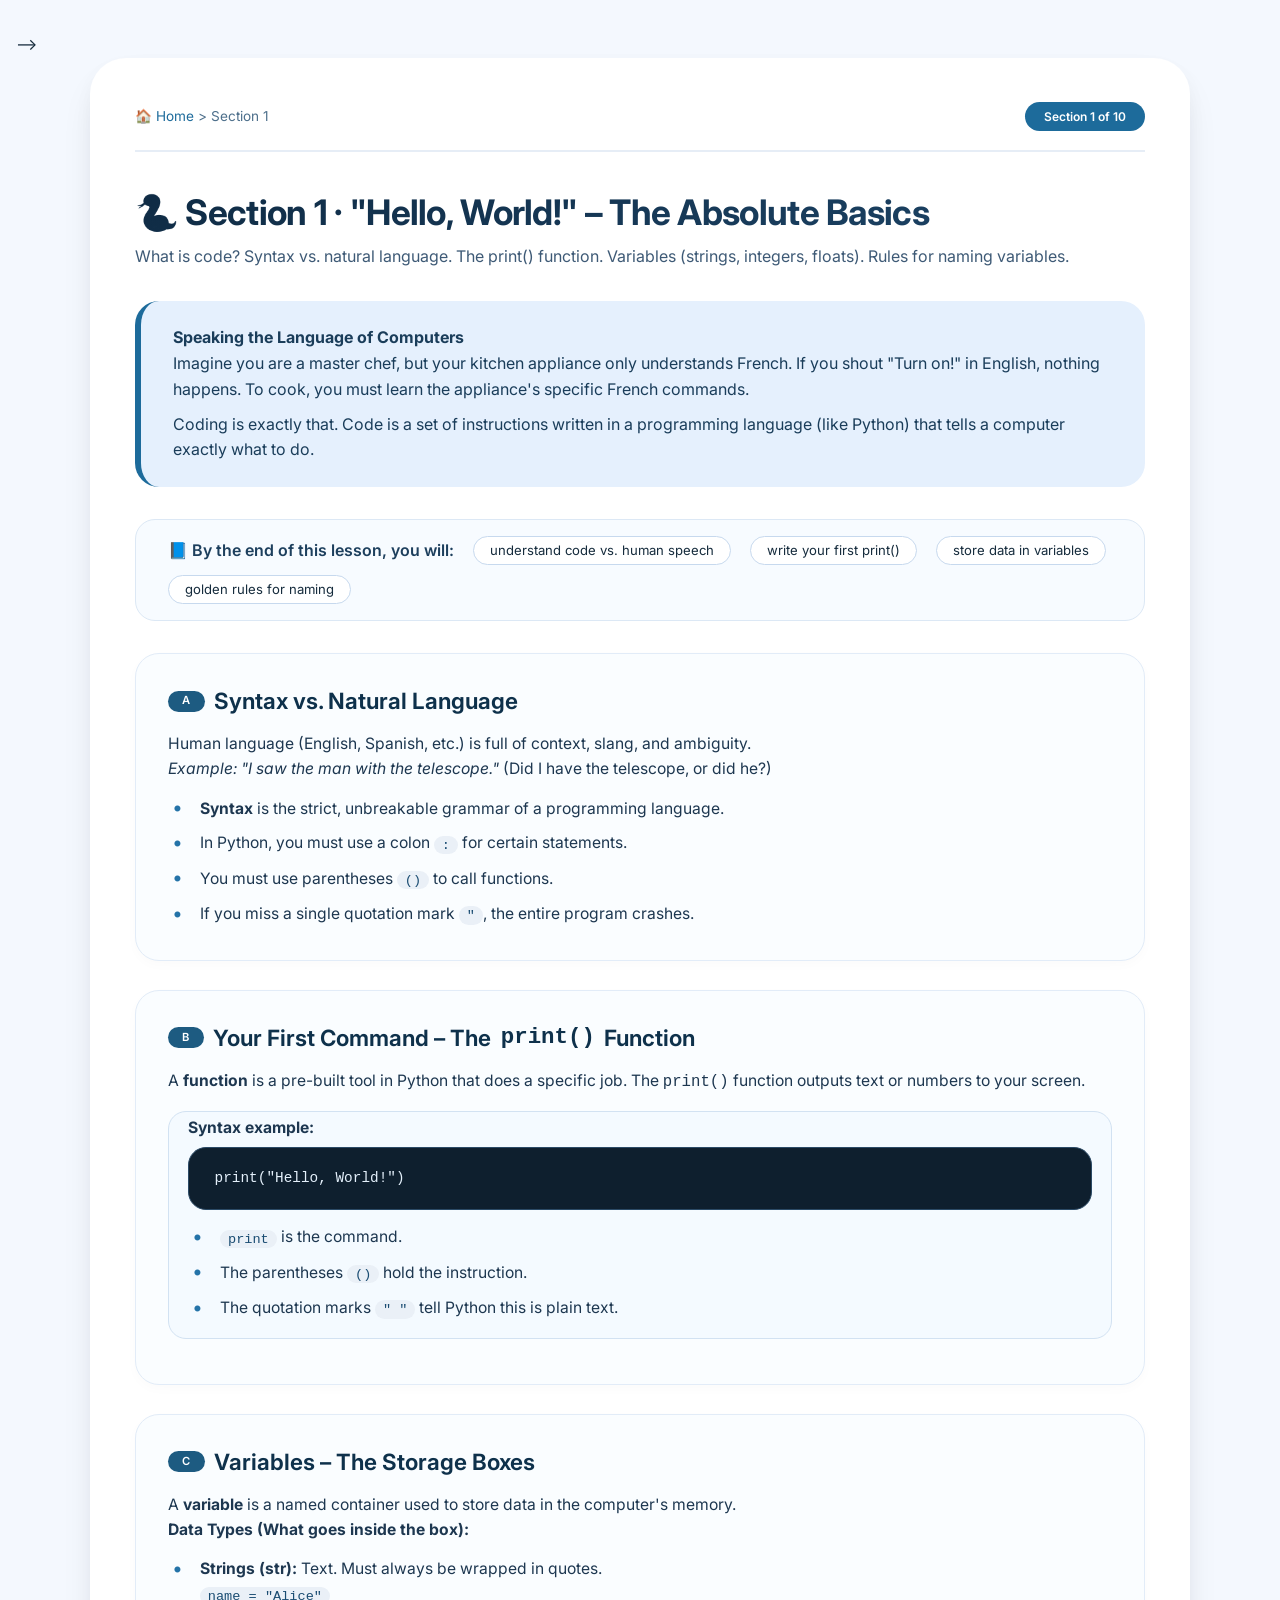
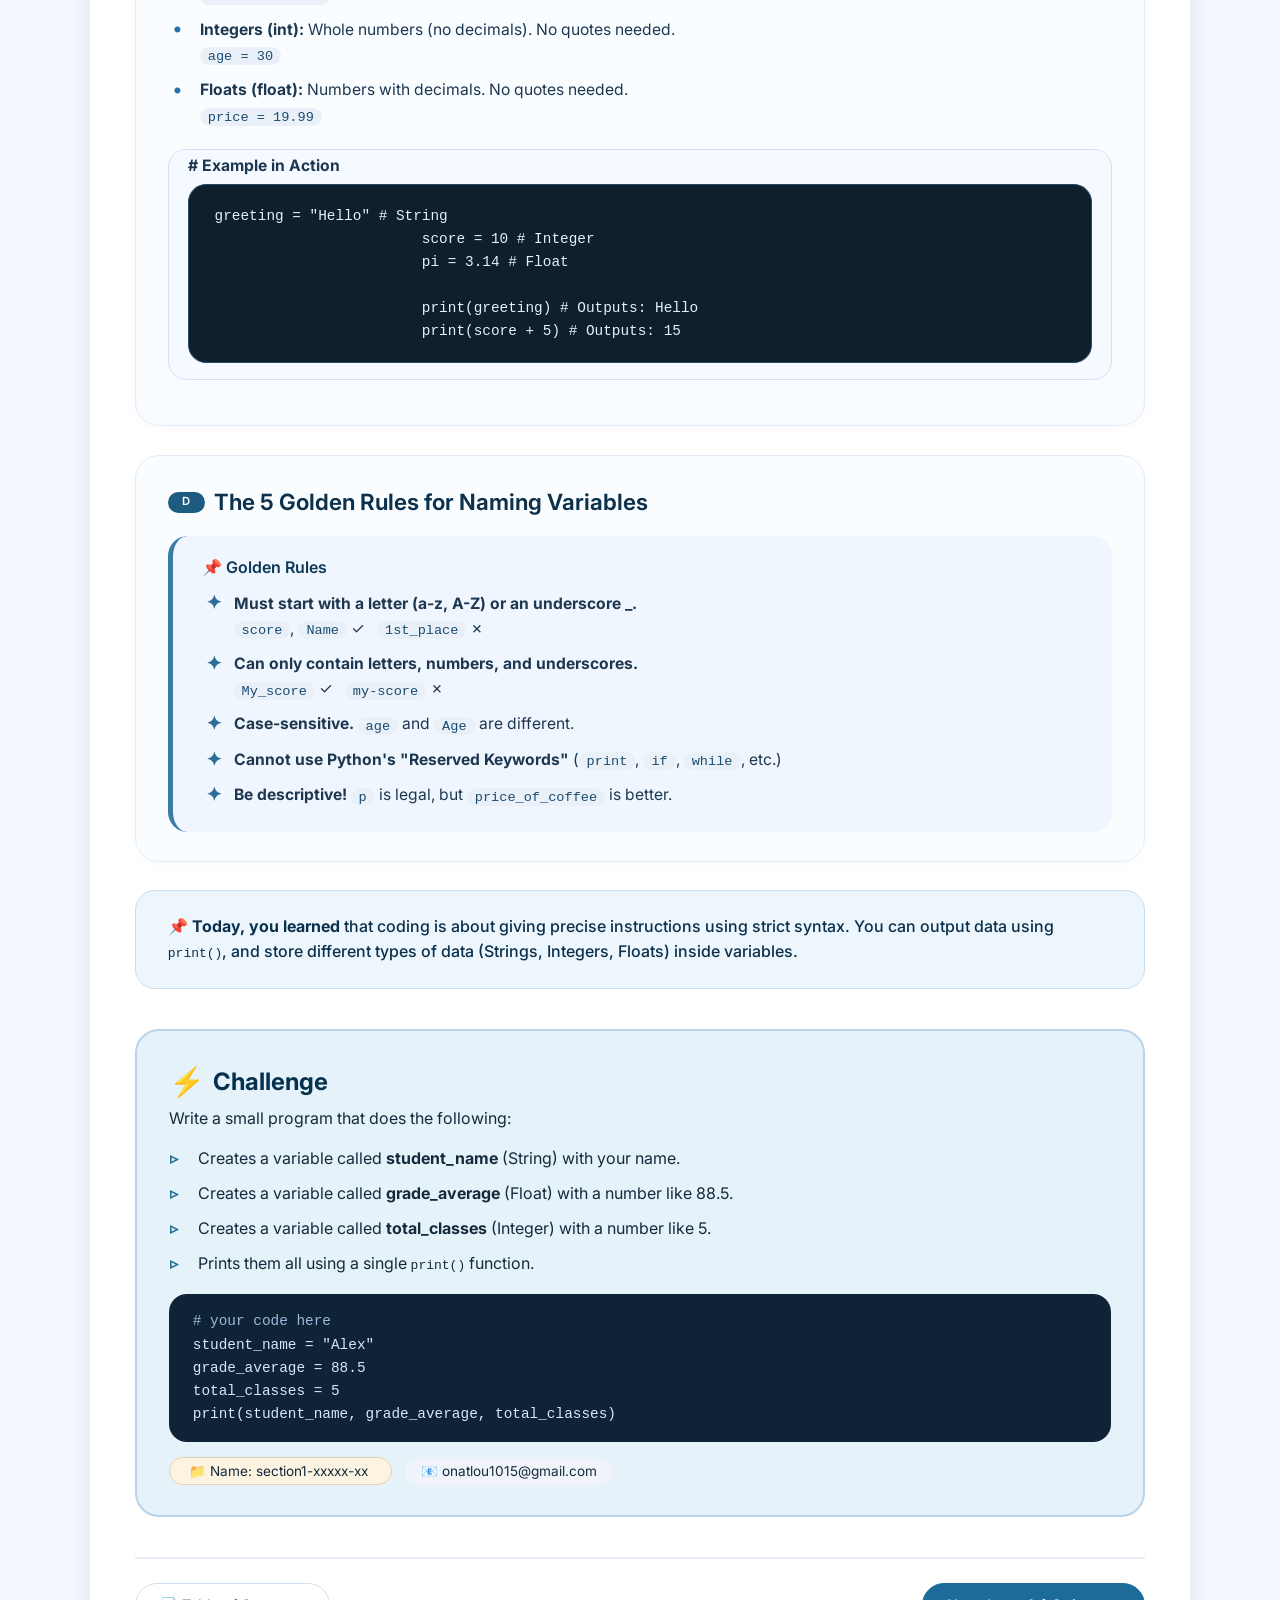
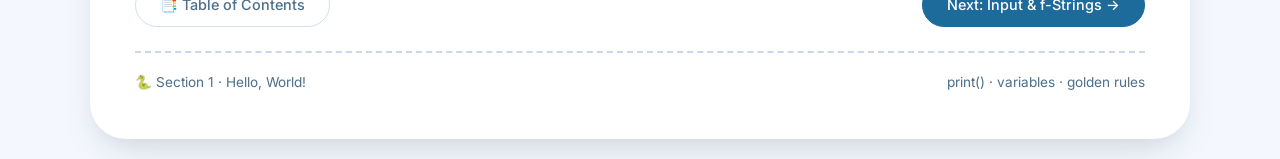
==== section1-hello-world.html @ 1ddf6735 "index" ====
<!DOCTYPE html>
<html lang="en">
    <head>
        <meta charset="UTF-8">
        <meta name="viewport" content="width=device-width, initial-scale=1.0">
        <title>Section 1 – Hello, World! | Basic Python</title>
        <link rel="preconnect" href="https://fonts.googleapis.com">
        <link rel="preconnect" href="https://fonts.gstatic.com" crossorigin>
        <link
            href="https://fonts.googleapis.com/css2?family=Inter:opsz,wght@14..32,400;14..32,500;14..32,600;14..32,700&display=swap"
            rel="stylesheet"> -->
        <link rel="stylesheet" href="css/style.css">
    </head>
    <body>
        <div class="container">
            <!-- Top Navigation -->
            <div class="top-nav">
                <div class="breadcrumb">
                    <a href="index.html">🏠 Home</a> &gt; Section 1
                </div>
                <span class="section-badge">Section 1 of 10</span>
            </div>

            <!-- Section Header -->
            <div class="section-header">
                <h1>🐍 Section 1 · "Hello, World!" – The Absolute Basics</h1>
                <div class="subtitle">What is code? Syntax vs. natural language.
                    The print() function. Variables (strings, integers, floats).
                    Rules for naming variables.</div>
            </div>

            <!-- Intro -->
            <div class="intro-block">
                <p><strong>Speaking the Language of Computers</strong></p>
                <p>Imagine you are a master chef, but your kitchen appliance
                    only understands French. If you shout "Turn on!" in English,
                    nothing happens. To cook, you must learn the appliance's
                    specific French commands.</p>
                <p style="margin-top: 0.6rem;">Coding is exactly that. Code is a
                    set of instructions written in a programming language (like
                    Python) that tells a computer exactly what to do.</p>
            </div>

            <!-- Learning Outcomes -->
            <div class="learning-outcomes">
                <span class="label">📘 By the end of this lesson, you
                    will:</span>
                <span class="pill">understand code vs. human speech</span>
                <span class="pill">write your first print()</span>
                <span class="pill">store data in variables</span>
                <span class="pill">golden rules for naming</span>
            </div>

            <!-- Part A -->
            <div class="part">
                <h2><span class="part-label">A</span> Syntax vs. Natural
                    Language</h2>
                <p>Human language (English, Spanish, etc.) is full of context,
                    slang, and ambiguity.</p>
                <p><em>Example: "I saw the man with the telescope."</em> (Did I
                    have the telescope, or did he?)</p>
                <ul>
                    <li><strong>Syntax</strong> is the strict, unbreakable
                        grammar of a programming language.</li>
                    <li>In Python, you must use a colon <span
                            class="inline-code">:</span> for certain
                        statements.</li>
                    <li>You must use parentheses <span
                            class="inline-code">()</span> to call
                        functions.</li>
                    <li>If you miss a single quotation mark <span
                            class="inline-code">"</span>, the entire program
                        crashes.</li>
                </ul>
            </div>

            <!-- Part B -->
            <div class="part">
                <h2><span class="part-label">B</span> Your First Command – The
                    <code>print()</code> Function</h2>
                <p>A <strong>function</strong> is a pre-built tool in Python
                    that does a specific job. The <code>print()</code> function
                    outputs text or numbers to your screen.</p>
                <div class="example-box">
                    <p><strong>Syntax example:</strong></p>
                    <div class="code-block">print("Hello, World!")</div>
                    <ul>
                        <li><span class="inline-code">print</span> is the
                            command.</li>
                        <li>The parentheses <span class="inline-code">()</span>
                            hold the instruction.</li>
                        <li>The quotation marks <span
                                class="inline-code">" "</span> tell Python this
                            is plain text.</li>
                    </ul>
                </div>
            </div>

            <!-- Part C -->
            <div class="part">
                <h2><span class="part-label">C</span> Variables – The Storage
                    Boxes</h2>
                <p>A <strong>variable</strong> is a named container used to
                    store data in the computer's memory.</p>
                <p><strong>Data Types (What goes inside the box):</strong></p>
                <ul>
                    <li><strong>Strings (str):</strong> Text. Must always be
                        wrapped in quotes.<br>
                        <span class="inline-code">name = "Alice"</span></li>
                    <li><strong>Integers (int):</strong> Whole numbers (no
                        decimals). No quotes needed.<br>
                        <span class="inline-code">age = 30</span></li>
                    <li><strong>Floats (float):</strong> Numbers with decimals.
                        No quotes needed.<br>
                        <span class="inline-code">price = 19.99</span></li>
                </ul>

                <div class="example-box">
                    <p><strong># Example in Action</strong></p>
                    <div class="code-block">greeting = "Hello" # String
                        score = 10 # Integer
                        pi = 3.14 # Float

                        print(greeting) # Outputs: Hello
                        print(score + 5) # Outputs: 15</div>
                </div>
            </div>

            <!-- Part D - Golden Rules -->
            <div class="part">
                <h2><span class="part-label">D</span> The 5 Golden Rules for
                    Naming Variables</h2>
                <div class="golden-rules">
                    <h4>📌 Golden Rules</h4>
                    <ul>
                        <li><strong>Must start with a letter (a-z, A-Z) or an
                                underscore _.</strong><br>
                            <span class="inline-code">score</span>, <span
                                class="inline-code">Name</span> ✓ &nbsp; <span
                                class="inline-code">1st_place</span> ✗</li>
                        <li><strong>Can only contain letters, numbers, and
                                underscores.</strong><br>
                            <span class="inline-code">My_score</span> ✓ &nbsp;
                            <span class="inline-code">my-score</span> ✗</li>
                        <li><strong>Case-sensitive.</strong> <span
                                class="inline-code">age</span> and <span
                                class="inline-code">Age</span> are
                            different.</li>
                        <li><strong>Cannot use Python's
                                "Reserved Keywords"</strong> (<span
                                class="inline-code">print</span>, <span
                                class="inline-code">if</span>, <span
                                class="inline-code">while</span>, etc.)</li>
                        <li><strong>Be descriptive!</strong> <span
                                class="inline-code">p</span> is legal, but <span
                                class="inline-code">price_of_coffee</span> is
                            better.</li>
                    </ul>
                </div>
            </div>

            <!-- Recap -->
            <div
                style="background: #eef6fd; border-radius: 20px; padding: 1.4rem 2rem; margin: 1.2rem 0; border: 1px solid #c9dded;">
                <p style="font-weight: 500; color: #0a304b;">📌 <strong>Today,
                        you learned</strong> that coding is about giving precise
                    instructions using strict syntax. You can output data using
                    <code>print()</code>, and store different types of data
                    (Strings, Integers, Floats) inside variables.</p>
            </div>

            <!-- Challenge -->
            <div class="challenge-box">
                <h3>Challenge</h3>
                <p>Write a small program that does the following:</p>
                <ul>
                    <li>Creates a variable called <strong>student_name</strong>
                        (String) with your name.</li>
                    <li>Creates a variable called <strong>grade_average</strong>
                        (Float) with a number like 88.5.</li>
                    <li>Creates a variable called <strong>total_classes</strong>
                        (Integer) with a number like 5.</li>
                    <li>Prints them all using a single <code>print()</code>
                        function.</li>
                </ul>
                <div
                    style="margin-top: 0.8rem; background: #0f2336; border-radius: 18px; padding: 1rem 1.5rem; color: #d6e8f9; font-family: monospace; font-size: 0.9rem; overflow-x: auto;">
                    <span style="color: #9bb9d9;"># your code here</span><br>
                    student_name = "Alex"<br>
                    grade_average = 88.5<br>
                    total_classes = 5<br>
                    print(student_name, grade_average, total_classes)
                </div>
                <div style="margin-top: 1rem;">
                    <span
                        style="background: #fcf3e0; padding: 0.3rem 1.2rem; border-radius: 40px; font-size: 0.85rem; border: 1px solid #e4d1b5;">
                        📁 Name: section1-xxxxx-xx
                    </span>
                    <span
                        style="display: inline-block; margin-left: 0.8rem; background: #f0f4fa; padding: 0.2rem 1rem; border-radius: 30px; font-size: 0.85rem;">
                        📧 onatlou1015@gmail.com
                    </span>
                </div>
            </div>

            <!-- Navigation -->
            <div class="nav-links">
                <a href="index.html" class="toc-link">📑 Table of Contents</a>
                <a href="section2-input-fstrings.html" class="next">Next: Input
                    &amp; f-Strings →</a>
            </div>

            <!-- Footer -->
            <div class="section-footer">
                <span>🐍 Section 1 · Hello, World!</span>
                <span>print() · variables · golden rules</span>
            </div>
        </div>
    </body>
</html>
---- css/style.css ----
/* ============================================
   SHARED STYLES FOR ALL SECTION PAGES
   ============================================ */

* {
    margin: 0;
    padding: 0;
    box-sizing: border-box;
}

body {
    background: #f4f8fe;
    font-family: 'Inter', -apple-system, BlinkMacSystemFont, sans-serif;
    color: #152b3c;
    line-height: 1.6;
    padding: 2rem 1rem;
}

.container {
    max-width: 1100px;
    margin: 0 auto;
    background: white;
    border-radius: 36px;
    box-shadow: 0 20px 40px -12px rgba(0,20,40,0.12), 0 8px 24px -6px rgba(0,20,40,0.06);
    padding: 2.8rem 2.8rem;
}

@media (max-width: 700px) {
    .container { padding: 1.8rem 1.2rem; }
}

/* ===== TOP NAVIGATION ===== */
.top-nav {
    display: flex;
    justify-content: space-between;
    align-items: center;
    flex-wrap: wrap;
    gap: 0.8rem;
    padding-bottom: 1.2rem;
    border-bottom: 2px solid #e6edf6;
    margin-bottom: 2rem;
}

.top-nav .breadcrumb {
    font-size: 0.85rem;
    color: #4d6f8b;
}

.top-nav .breadcrumb a {
    color: #1d6b9b;
    text-decoration: none;
}

.top-nav .breadcrumb a:hover {
    text-decoration: underline;
}

.top-nav .section-badge {
    background: #1d6b9b;
    color: white;
    padding: 0.3rem 1.2rem;
    border-radius: 40px;
    font-size: 0.75rem;
    font-weight: 600;
}

/* ===== SECTION HEADER ===== */
.section-header {
    margin-bottom: 2rem;
}

.section-header h1 {
    font-size: 2.2rem;
    font-weight: 700;
    letter-spacing: -0.02em;
    background: linear-gradient(145deg, #0f2b44, #1d4568);
    -webkit-background-clip: text;
    background-clip: text;
    color: transparent;
}

.section-header .subtitle {
    font-size: 1rem;
    color: #3e5a76;
    margin-top: 0.2rem;
}

/* ===== CONTENT BLOCKS ===== */
.intro-block {
    background: #e5f0fd;
    padding: 1.5rem 2rem;
    border-radius: 24px;
    border-left: 6px solid #1d6b9b;
    margin-bottom: 2rem;
}

.intro-block p {
    color: #1a3d5a;
}

.learning-outcomes {
    background: #f7fbff;
    border-radius: 20px;
    padding: 1rem 2rem;
    border: 1px solid #dce8f5;
    display: flex;
    flex-wrap: wrap;
    align-items: center;
    gap: 0.6rem 1.2rem;
    margin-bottom: 2rem;
}

.learning-outcomes .label {
    font-weight: 600;
    color: #1d3f5d;
}

.learning-outcomes .pill {
    background: white;
    padding: 0.2rem 1rem;
    border-radius: 40px;
    border: 1px solid #c7d9ee;
    font-size: 0.82rem;
}

/* ===== PART CARDS ===== */
.part {
    background: #fafdff;
    border-radius: 24px;
    padding: 1.8rem 2rem;
    margin: 1.8rem 0;
    border: 1px solid #e2ecf8;
    box-shadow: 0 4px 12px rgba(0,20,30,0.02);
}

.part h2 {
    font-size: 1.4rem;
    font-weight: 650;
    color: #0e314b;
    display: flex;
    align-items: center;
    gap: 0.6rem;
    margin-bottom: 0.75rem;
}

.part .part-label {
    background: #1d5b81;
    color: white;
    font-size: 0.7rem;
    font-weight: 600;
    padding: 0.1rem 0.9rem;
    border-radius: 40px;
}

.part p, .part li {
    color: #1d3750;
    font-size: 0.98rem;
}

.part ul {
    list-style: none;
    padding-left: 0.2rem;
    margin-top: 0.6rem;
}

.part ul li {
    padding: 0.3rem 0 0.3rem 1.8rem;
    position: relative;
}

.part ul li::before {
    content: "•";
    color: #2473a8;
    font-weight: 700;
    font-size: 1.2rem;
    position: absolute;
    left: 0.1rem;
    top: 0.1rem;
}

/* ===== CODE BLOCKS ===== */
.code-block {
    background: #0e1f2e;
    color: #e4f0fb;
    padding: 1.2rem 1.6rem;
    border-radius: 18px;
    font-family: 'JetBrains Mono', 'Fira Code', monospace;
    font-size: 0.9rem;
    margin: 0.8rem 0;
    overflow-x: auto;
    white-space: pre-wrap;
    word-break: break-word;
    border: 1px solid #2b4a66;
}

.code-block .comment {
    color: #8aaec9;
}

.example-box {
    background: #f4faff;
    border-radius: 18px;
    padding: 0.2rem 1.2rem 0.8rem 1.2rem;
    border: 1px solid #d2e2f2;
    margin: 1rem 0;
}

.example-box .code-block {
    margin: 0.4rem 0 0.2rem;
}

/* ===== GOLDEN RULES ===== */
.golden-rules {
    background: #f0f6fe;
    border-radius: 20px;
    padding: 1.2rem 1.8rem;
    margin-top: 1rem;
    border-left: 5px solid #3a7ca5;
}

.golden-rules h4 {
    font-weight: 600;
    color: #0d3857;
}

.golden-rules ul {
    margin-top: 0.3rem;
}

.golden-rules ul li::before {
    content: "✦";
    color: #2e6f99;
}

/* ===== CHALLENGE BOX ===== */
.challenge-box {
    background: #e5f2fa;
    border-radius: 24px;
    padding: 1.8rem 2rem;
    margin: 2.5rem 0 1.8rem;
    border: 2px solid #b8d3ec;
}

.challenge-box h3 {
    font-size: 1.5rem;
    font-weight: 700;
    color: #05314f;
    display: flex;
    align-items: center;
    gap: 0.5rem;
}

.challenge-box h3::before {
    content: "⚡";
    font-size: 1.8rem;
}

.challenge-box ul {
    list-style: none;
    margin: 0.6rem 0 0.8rem;
}

.challenge-box ul li {
    padding: 0.3rem 0 0.3rem 1.8rem;
    position: relative;
}

.challenge-box ul li::before {
    content: "▹";
    color: #1f6c97;
    font-weight: 700;
    position: absolute;
    left: 0.1rem;
}

/* ===== NAVIGATION (NEXT/BACK) ===== */
.nav-links {
    display: flex;
    justify-content: space-between;
    align-items: center;
    flex-wrap: wrap;
    gap: 1rem;
    margin: 2.5rem 0 1rem;
    padding-top: 1.5rem;
    border-top: 2px solid #e6edf6;
}

.nav-links a {
    display: inline-flex;
    align-items: center;
    gap: 0.5rem;
    padding: 0.6rem 1.5rem;
    border-radius: 40px;
    text-decoration: none;
    font-weight: 500;
    font-size: 0.9rem;
    transition: all 0.2s ease;
}

.nav-links .back {
    background: #f0f5fc;
    color: #1d3f5d;
    border: 1px solid #d1e0ef;
}

.nav-links .back:hover {
    background: #e0ecf9;
    transform: translateX(-4px);
}

.nav-links .next {
    background: #1d6b9b;
    color: white;
    border: 1px solid #1d6b9b;
}

.nav-links .next:hover {
    background: #155582;
    transform: translateX(4px);
}

.nav-links .toc-link {
    background: transparent;
    color: #4d6f8b;
    border: 1px solid #d1e0ef;
}

.nav-links .toc-link:hover {
    background: #f0f5fc;
}

/* ===== FOOTER ===== */
.section-footer {
    margin-top: 1.5rem;
    padding-top: 1.2rem;
    border-top: 2px dashed #c7d8ec;
    font-size: 0.85rem;
    color: #4d6f8b;
    display: flex;
    justify-content: space-between;
    flex-wrap: wrap;
    gap: 0.5rem;
}

/* ===== INLINE CODE ===== */
.inline-code {
    background: #eaf0f7;
    padding: 0.1rem 0.5rem;
    border-radius: 12px;
    font-family: 'JetBrains Mono', monospace;
    font-size: 0.85rem;
    color: #1a4c72;
}

/* ===== RESPONSIVE ===== */
@media (max-width: 600px) {
    .nav-links {
        flex-direction: column;
        align-items: stretch;
    }
    .nav-links a {
        justify-content: center;
    }
    .top-nav {
        flex-direction: column;
        align-items: stretch;
        text-align: center;
    }
}
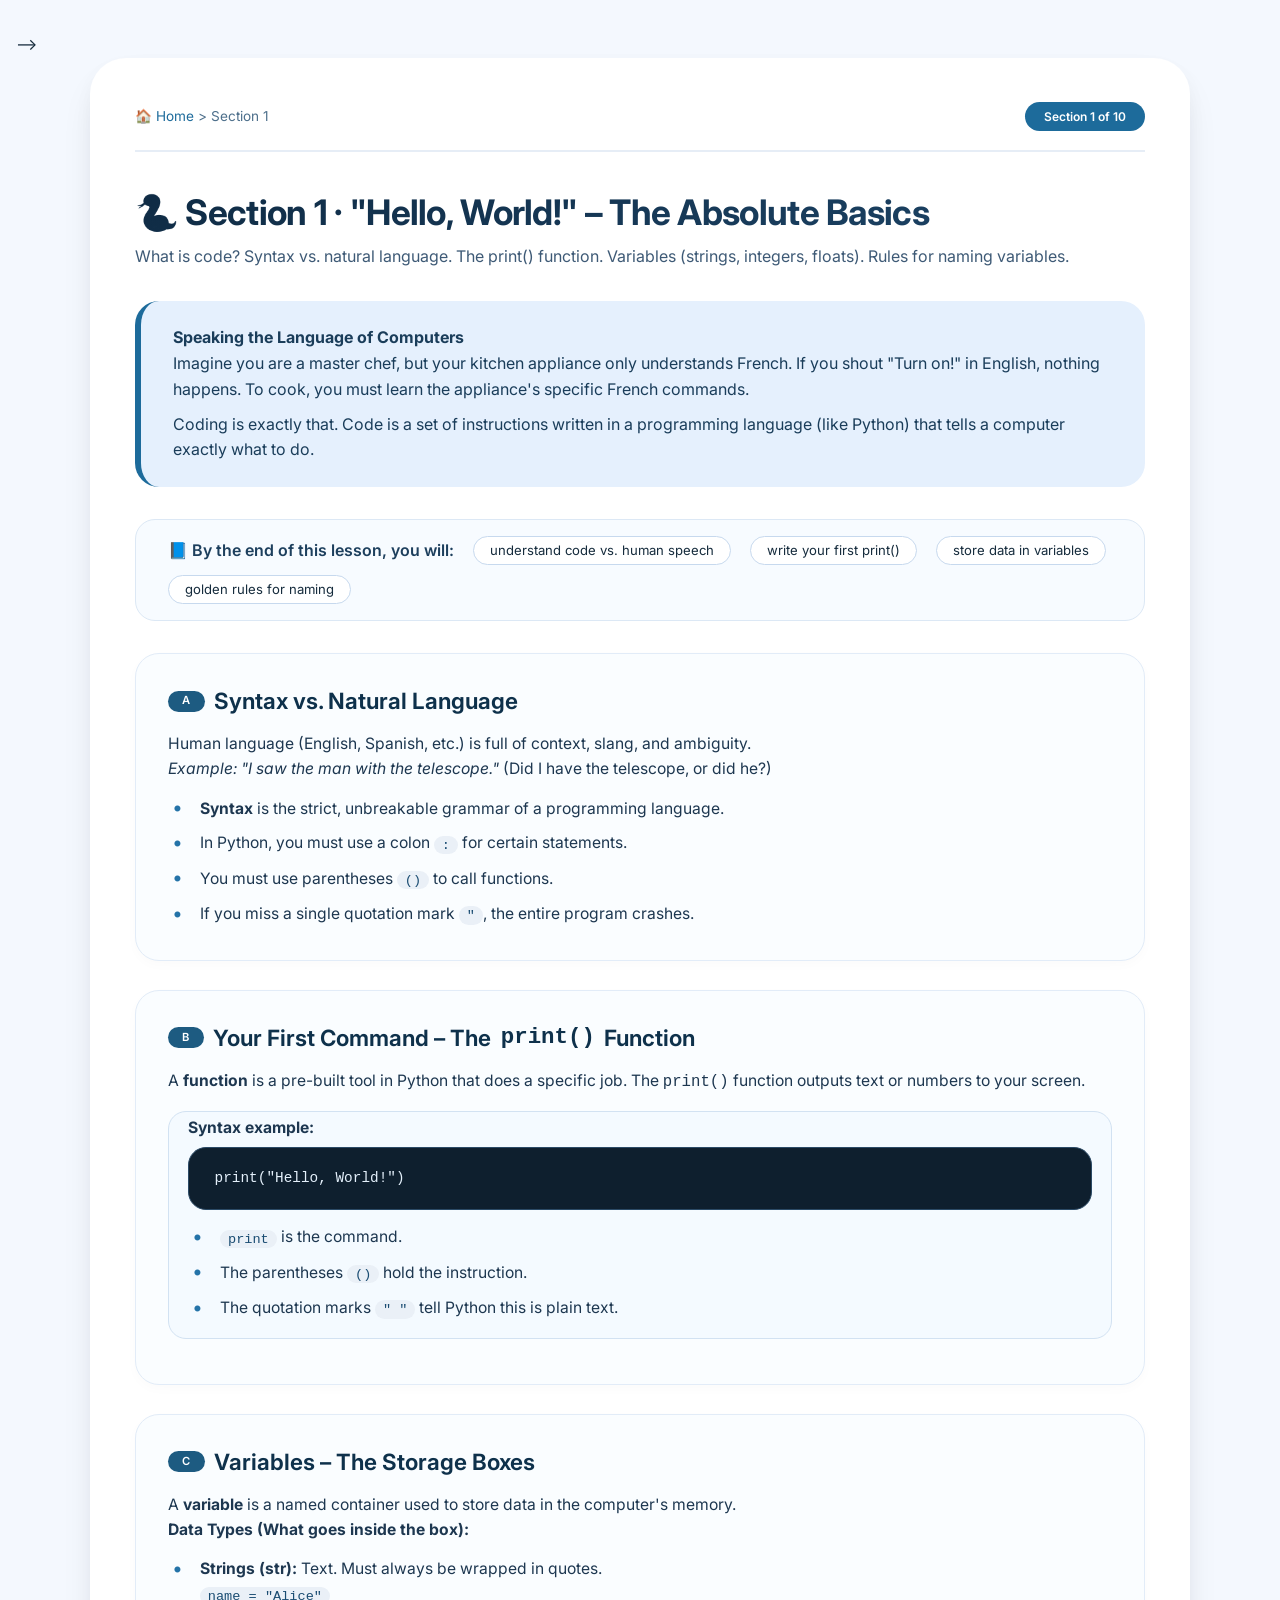
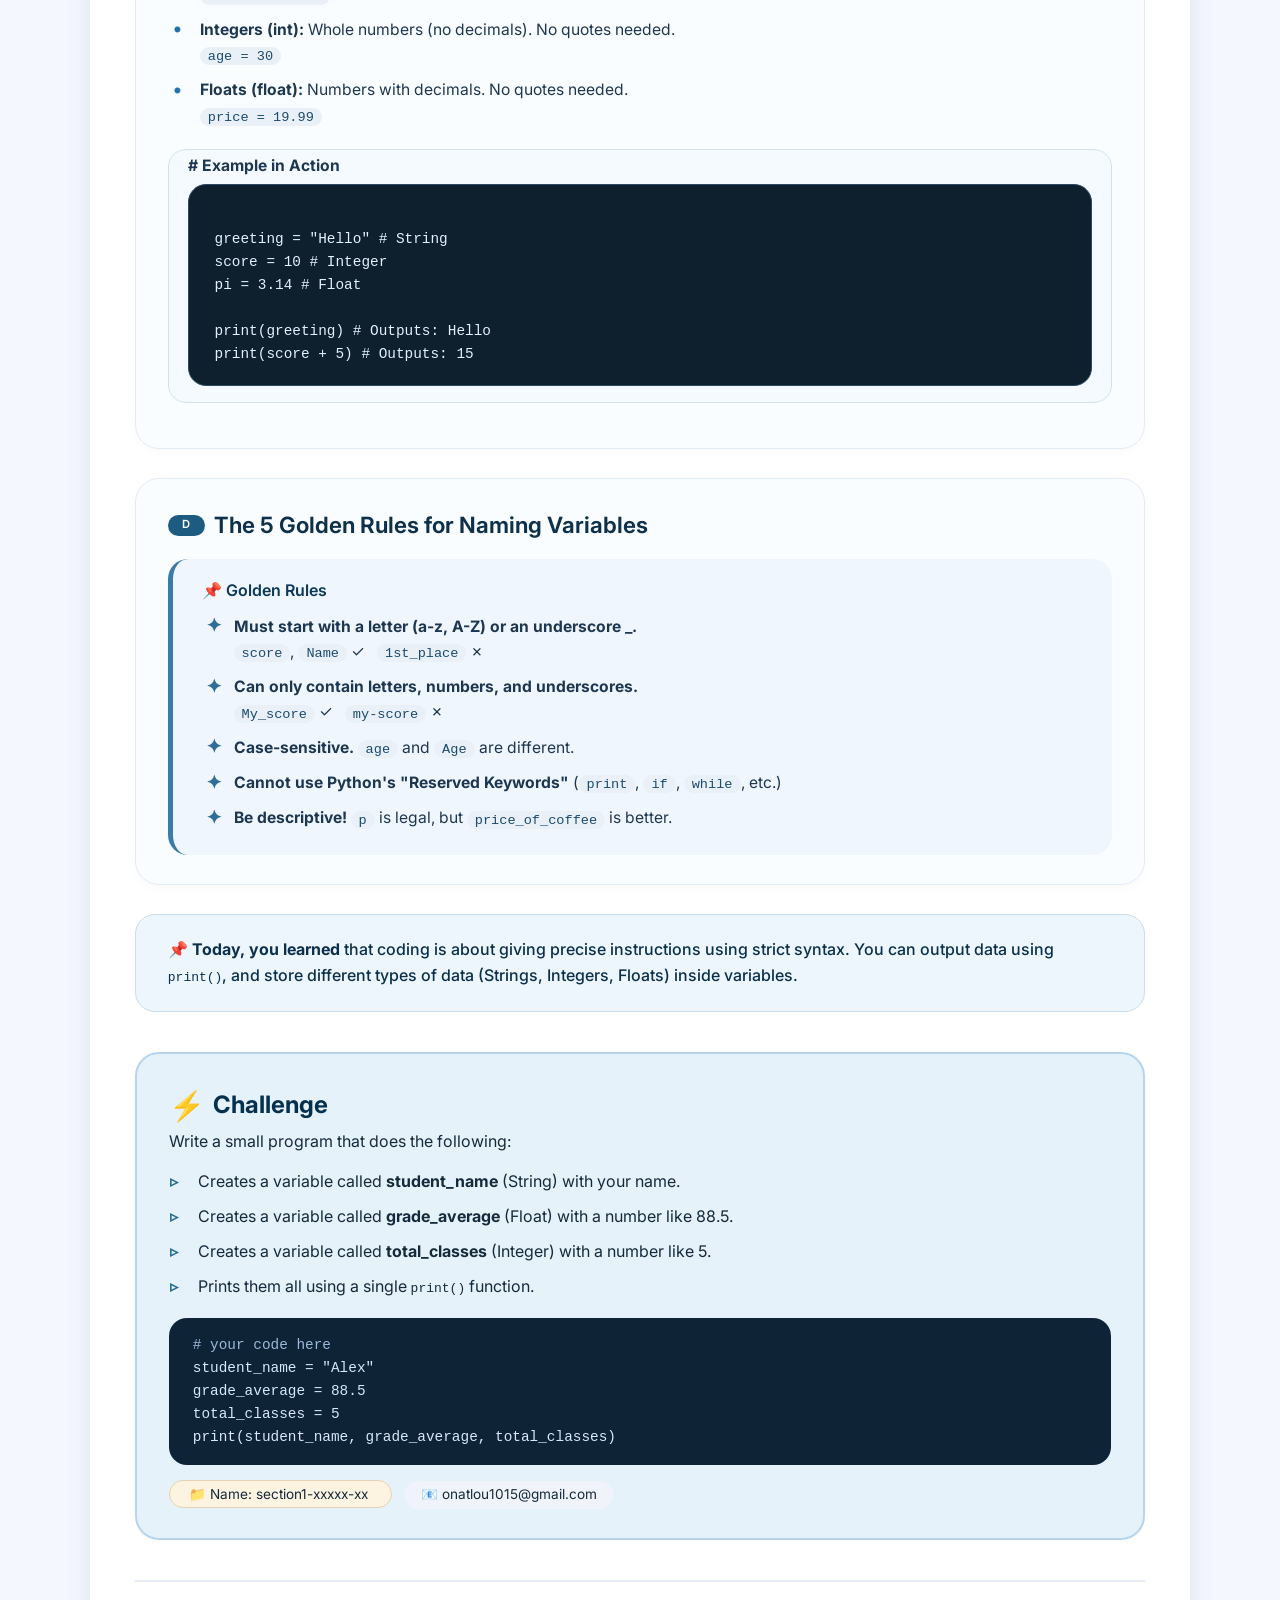
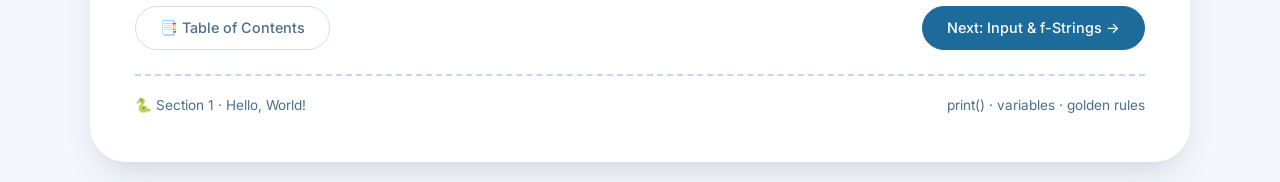
==== commit ba1e0c53: "Update section1-hello-world.html" ====
--- a/section1-hello-world.html
+++ b/section1-hello-world.html
@@ -117,12 +117,13 @@
 
                 <div class="example-box">
                     <p><strong># Example in Action</strong></p>
-                    <div class="code-block">greeting = "Hello" # String
-                        score = 10 # Integer
-                        pi = 3.14 # Float
-
-                        print(greeting) # Outputs: Hello
-                        print(score + 5) # Outputs: 15</div>
+                    <div class="code-block">
+greeting = "Hello" # String
+score = 10 # Integer
+pi = 3.14 # Float
+
+print(greeting) # Outputs: Hello
+print(score + 5) # Outputs: 15</div>
                 </div>
             </div>
 
